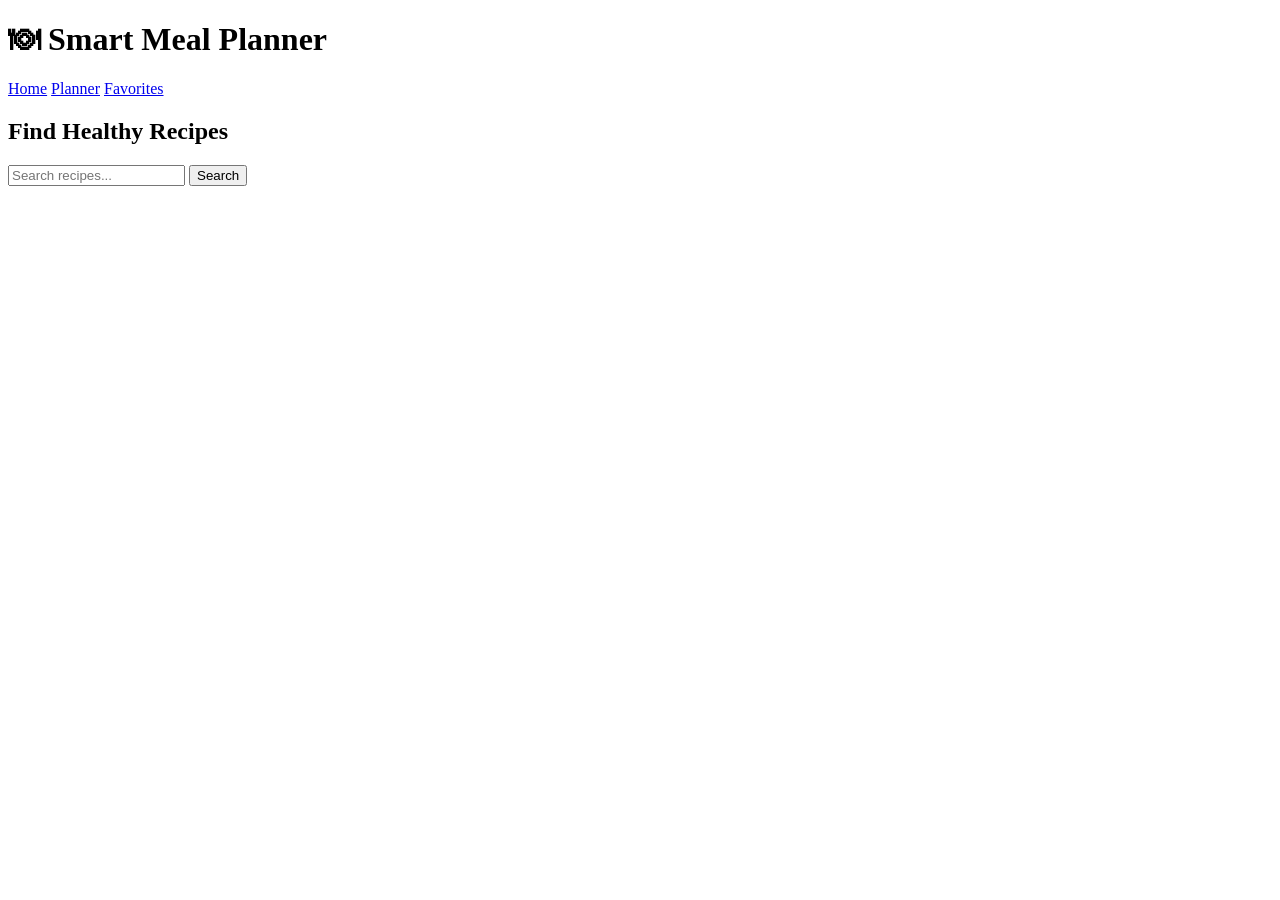
==== smart-meal-planner/index.html @ d4b33b1b "first commit" ====
<!DOCTYPE html>
<html lang="en">
<head>
    <meta charset="UTF-8">
    <meta name="viewport" content="width=device-width, initial-scale=1.0">
    <title>Smart Meal Planner</title>
     <link href="https://fonts.googleapis.com/css2?family=Poppins:wght@600&family=Roboto&display=swap" rel="stylesheet">
</head>
<body>

    <header>
    <h1>🍽 Smart Meal Planner</h1>

    <nav>
        <a href="index.html">Home</a>
        <a href="planner.html">Planner</a>
        <a href="favorites.html">Favorites</a>
    </nav>
</header>

<section class="hero">

    <h2>Find Healthy Recipes</h2>

    <div class="search-box">
        <input
            type="text"
            id="searchInput"
            placeholder="Search recipes..."
        >

        <button id="searchBtn">
            Search
        </button>
    </div>

</section>

<section id="recipeContainer" class="recipe-grid">

</section>

<script type="module" src="js/main.js"></script>

    
</body>
</html>
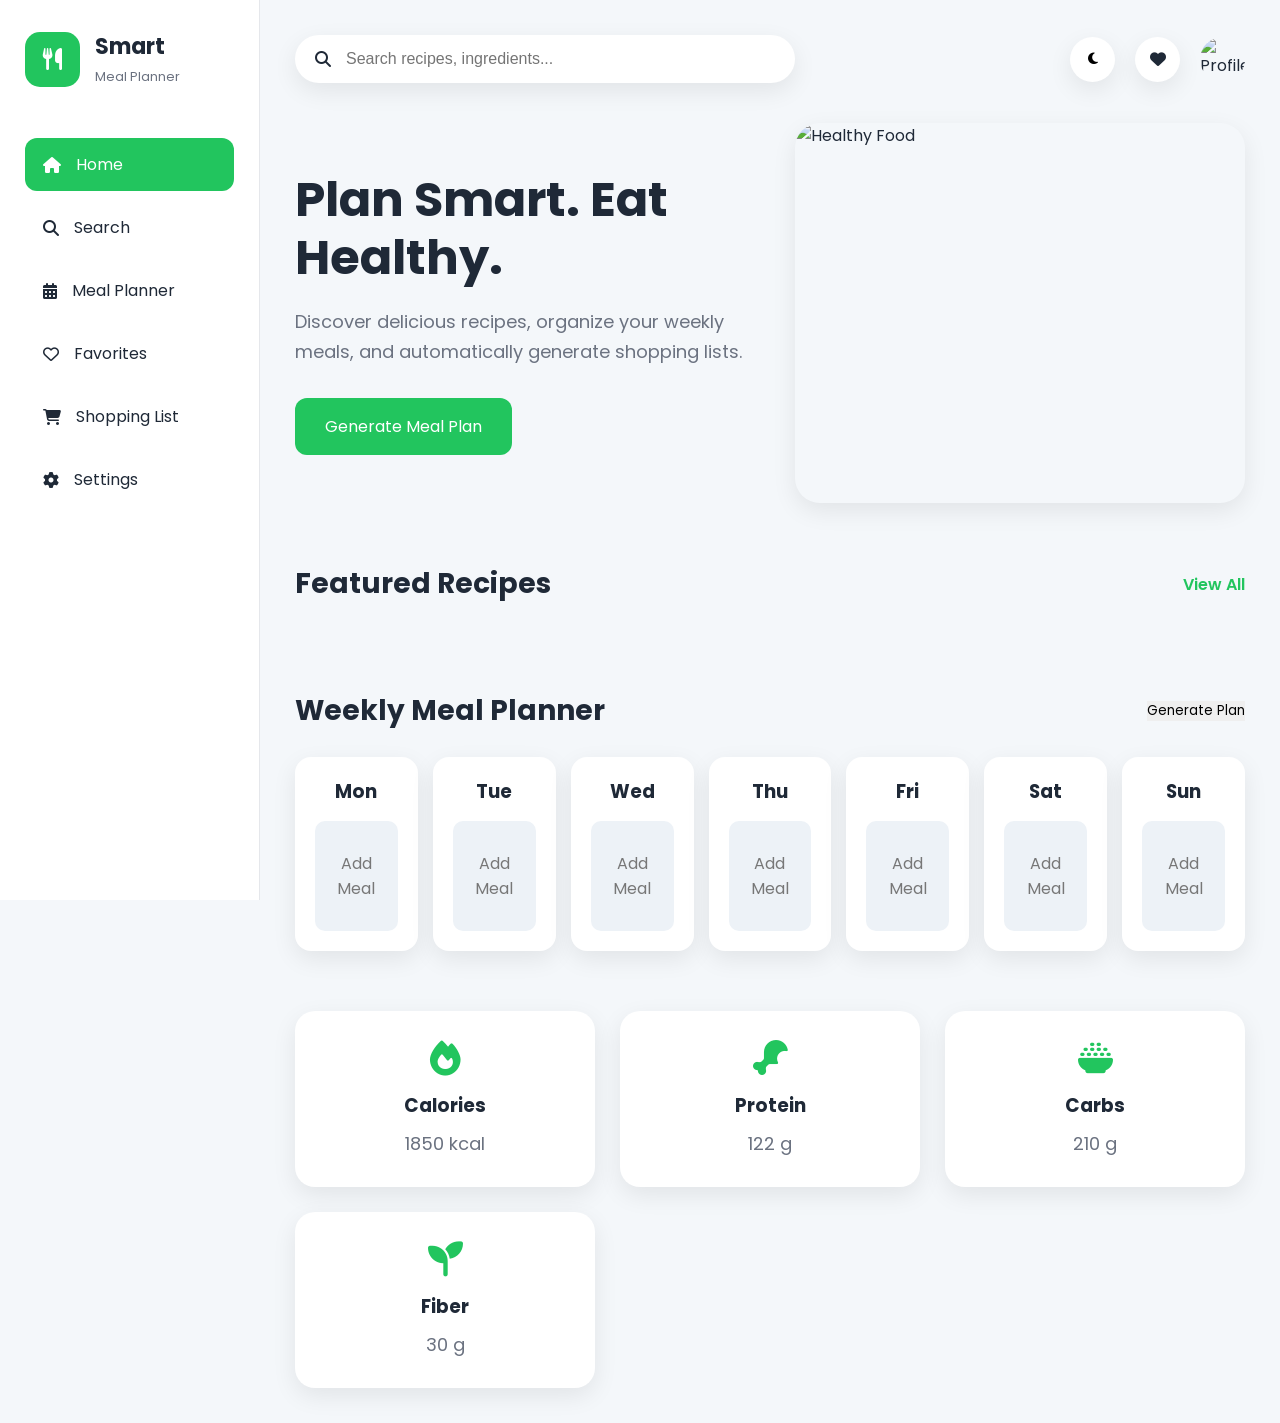
==== commit 5e8881a2: "Smart Meal project" ====
--- a/smart-meal-planner/index.html
+++ b/smart-meal-planner/index.html
@@ -5,40 +5,329 @@
     <meta name="viewport" content="width=device-width, initial-scale=1.0">
     <title>Smart Meal Planner</title>
      <link href="https://fonts.googleapis.com/css2?family=Poppins:wght@600&family=Roboto&display=swap" rel="stylesheet">
+
+       <link href="https://fonts.googleapis.com/css2?family=Poppins:wght@400;500;600;700&family=Roboto:wght@300;400;500&display=swap"
+        rel="stylesheet">
+
+    <!-- Font Awesome -->
+    <link rel="stylesheet"
+        href="https://cdnjs.cloudflare.com/ajax/libs/font-awesome/6.5.2/css/all.min.css">
+
+    <!-- CSS -->
+    <link rel="stylesheet" href="css/styles.css">
 </head>
 <body>
 
-    <header>
-    <h1>🍽 Smart Meal Planner</h1>
+<div class="container">
+
+    <aside class="sidebar">
+
+        <div class="logo">
+
+            <div class="logo-icon">
+                <i class="fa-solid fa-utensils"></i>
+            </div>
+
+            <div>
+                <h2>Smart</h2>
+                <span>Meal Planner</span>
+            </div>
+
+        </div>
 
     <nav>
-        <a href="index.html">Home</a>
-        <a href="planner.html">Planner</a>
-        <a href="favorites.html">Favorites</a>
+        <a href="index.html" class="active">
+            <i class="fa-solid fa-house"></i>
+            Home
+        </a>
+
+        <a href="#">
+                <i class="fa-solid fa-magnifying-glass"></i>
+                Search
+            </a>
+
+            <a href="planner.html">
+                <i class="fa-solid fa-calendar-days"></i>
+                Meal Planner
+            </a>
+
+            <a href="favorites.html">
+                <i class="fa-regular fa-heart"></i>
+                Favorites
+            </a>
+
+            <a href="shopping.html">
+                <i class="fa-solid fa-cart-shopping"></i>
+                Shopping List
+            </a>
+
+            <a href="#">
+                <i class="fa-solid fa-gear"></i>
+                Settings
+            </a>
+
     </nav>
-</header>
-
-<section class="hero">
-
-    <h2>Find Healthy Recipes</h2>
-
-    <div class="search-box">
-        <input
-            type="text"
-            id="searchInput"
-            placeholder="Search recipes..."
-        >
-
-        <button id="searchBtn">
-            Search
-        </button>
-    </div>
-
-</section>
-
-<section id="recipeContainer" class="recipe-grid">
-
-</section>
+
+</aside>
+
+<main class="main-content">
+
+        <!-- HEADER -->
+
+        <header class="topbar">
+
+            <div class="search-box">
+
+                <i class="fa-solid fa-search"></i>
+
+                <input
+                    type="text"
+                    id="searchInput"
+                    placeholder="Search recipes, ingredients...">
+
+            </div>
+
+            <div class="top-actions">
+
+                <button id="themeToggle">
+                    <i class="fa-solid fa-moon"></i>
+                </button>
+
+                <a href="favorites.html">
+
+                    <i class="fa-solid fa-heart"></i>
+
+                </a>
+
+                <div class="profile">
+                    <img
+                        src="https://i.pravatar.cc/60"
+                        alt="Profile">
+                </div>
+
+            </div>
+
+        </header>
+
+        <!-- HERO -->
+
+        <section class="hero">
+
+            <div>
+
+                <h1>
+                    Plan Smart.
+                    Eat Healthy.
+                </h1>
+
+                <p>
+
+                    Discover delicious recipes,
+                    organize your weekly meals,
+                    and automatically generate
+                    shopping lists.
+
+                </p>
+
+                <button id="generateBtn">
+                    Generate Meal Plan
+                </button>
+
+            </div>
+
+            <img
+                src="https://images.unsplash.com/photo-1546069901-ba9599a7e63c?w=900"
+                alt="Healthy Food">
+
+        </section>
+
+        <!-- FEATURED -->
+
+        <section>
+
+            <div class="section-title">
+
+                <h2>Featured Recipes</h2>
+
+                <a href="#">View All</a>
+
+            </div>
+
+            <div id="recipeGrid" class="recipe-grid">
+
+            </div>
+
+        </section>
+
+        <!-- WEEKLY -->
+
+        <section class="planner-preview">
+
+            <div class="section-title">
+
+                <h2>Weekly Meal Planner</h2>
+
+                <button>
+                    Generate Plan
+                </button>
+
+            </div>
+
+            <div class="week">
+
+                <div class="day">
+
+                    <h3>Mon</h3>
+
+                    <div class="meal-slot">
+                        Add Meal
+                    </div>
+
+                </div>
+
+                <div class="day">
+
+                    <h3>Tue</h3>
+
+                    <div class="meal-slot">
+                        Add Meal
+                    </div>
+
+                </div>
+
+                <div class="day">
+
+                    <h3>Wed</h3>
+
+                    <div class="meal-slot">
+                        Add Meal
+                    </div>
+
+                </div>
+
+                <div class="day">
+
+                    <h3>Thu</h3>
+
+                    <div class="meal-slot">
+                        Add Meal
+                    </div>
+
+                </div>
+
+                <div class="day">
+
+                    <h3>Fri</h3>
+
+                    <div class="meal-slot">
+                        Add Meal
+                    </div>
+
+                </div>
+
+                <div class="day">
+
+                    <h3>Sat</h3>
+
+                    <div class="meal-slot">
+                        Add Meal
+                    </div>
+
+                </div>
+
+                <div class="day">
+
+                    <h3>Sun</h3>
+
+                    <div class="meal-slot">
+                        Add Meal
+                    </div>
+
+                </div>
+
+            </div>
+
+        </section>
+
+        <!-- STATS -->
+
+        <section class="stats">
+
+            <div class="stat-card">
+
+                <i class="fa-solid fa-fire"></i>
+
+                <h3>Calories</h3>
+
+                <p>1850 kcal</p>
+
+            </div>
+
+            <div class="stat-card">
+
+                <i class="fa-solid fa-drumstick-bite"></i>
+
+                <h3>Protein</h3>
+
+                <p>122 g</p>
+
+            </div>
+
+            <div class="stat-card">
+
+                <i class="fa-solid fa-bowl-rice"></i>
+
+                <h3>Carbs</h3>
+
+                <p>210 g</p>
+
+            </div>
+
+            <div class="stat-card">
+
+                <i class="fa-solid fa-seedling"></i>
+
+                <h3>Fiber</h3>
+
+                <p>30 g</p>
+
+            </div>
+
+        </section>
+
+</main>
+
+</div>
+
+<template id="recipeTemplate">
+
+    <article class="recipe-card">
+
+        <img class="recipe-image">
+
+        <div class="recipe-content">
+
+            <h3 class="recipe-title"></h3>
+
+            <div class="recipe-meta">
+
+                <span class="recipe-calories"></span>
+
+                <span class="recipe-time"></span>
+
+            </div>
+
+            <button class="favorite-btn">
+
+                <i class="fa-regular fa-heart"></i>
+
+            </button>
+
+        </div>
+
+    </article>
+
+</template>
 
 <script type="module" src="js/main.js"></script>
 
--- a/smart-meal-planner/css/styles.css
+++ b/smart-meal-planner/css/styles.css
@@ -0,0 +1,1104 @@
+/* ===========================
+   SMART MEAL PLANNER
+   Global Styles
+=========================== */
+
+:root{
+
+    --primary:#22C55E;
+    --primary-dark:#16A34A;
+    --secondary:#F97316;
+
+    --bg:#F4F7FA;
+    --card:#ffffff;
+
+    --text:#1F2937;
+    --text-light:#6B7280;
+
+    --border:#E5E7EB;
+
+    --shadow:0 8px 25px rgba(0,0,0,.08);
+
+    --radius:18px;
+
+    --transition:.3s;
+}
+
+.dark{
+
+    --bg:#111827;
+    --card:#1F2937;
+    --text:#F9FAFB;
+    --text-light:#D1D5DB;
+    --border:#374151;
+}
+
+/* ========================= */
+
+*{
+    margin:0;
+    padding:0;
+    box-sizing:border-box;
+}
+
+body{
+
+    font-family:'Poppins',sans-serif;
+    background:var(--bg);
+    color:var(--text);
+
+}
+
+img{
+
+    width:100%;
+    display:block;
+
+}
+
+a{
+
+    text-decoration:none;
+    color:inherit;
+
+}
+
+button{
+
+    cursor:pointer;
+    border:none;
+    font-family:inherit;
+
+}
+
+.container{
+
+    display:flex;
+    min-height:100vh;
+
+}
+
+/* ===========================
+SIDEBAR
+=========================== */
+
+.sidebar{
+
+    width:260px;
+
+    background:var(--card);
+
+    border-right:1px solid var(--border);
+
+    padding:30px 25px;
+
+    position:fixed;
+
+    left:0;
+    top:0;
+    bottom:0;
+
+}
+
+.logo{
+
+    display:flex;
+
+    align-items:center;
+
+    gap:15px;
+
+    margin-bottom:50px;
+
+}
+
+.logo-icon{
+
+    width:55px;
+    height:55px;
+
+    border-radius:15px;
+
+    background:var(--primary);
+
+    display:flex;
+    justify-content:center;
+    align-items:center;
+
+    color:white;
+
+    font-size:22px;
+
+}
+
+.logo h2{
+
+    font-size:22px;
+
+}
+
+.logo span{
+
+    color:var(--text-light);
+
+    font-size:13px;
+
+}
+
+.sidebar nav{
+
+    display:flex;
+    flex-direction:column;
+    gap:10px;
+
+}
+
+.sidebar nav a{
+
+    display:flex;
+
+    align-items:center;
+
+    gap:15px;
+
+    padding:14px 18px;
+
+    border-radius:12px;
+
+    transition:var(--transition);
+
+}
+
+.sidebar nav a:hover{
+
+    background:var(--primary);
+    color:white;
+
+}
+
+.sidebar nav .active{
+
+    background:var(--primary);
+    color:white;
+
+}
+
+/* ===========================
+MAIN
+=========================== */
+
+.main-content{
+
+    flex:1;
+
+    margin-left:260px;
+
+    padding:35px;
+
+}
+
+/* ===========================
+TOPBAR
+=========================== */
+
+.topbar{
+
+    display:flex;
+
+    justify-content:space-between;
+
+    align-items:center;
+
+    margin-bottom:40px;
+
+}
+
+.search-box{
+
+    background:var(--card);
+
+    width:500px;
+
+    display:flex;
+
+    align-items:center;
+
+    gap:15px;
+
+    padding:15px 20px;
+
+    border-radius:50px;
+
+    box-shadow:var(--shadow);
+
+}
+
+.search-box input{
+
+    width:100%;
+
+    border:none;
+
+    outline:none;
+
+    background:transparent;
+
+    font-size:16px;
+
+    color:var(--text);
+
+}
+
+.top-actions{
+
+    display:flex;
+
+    align-items:center;
+
+    gap:20px;
+
+}
+
+.top-actions button,
+.top-actions a{
+
+    width:45px;
+    height:45px;
+
+    border-radius:50%;
+
+    background:var(--card);
+
+    display:flex;
+
+    justify-content:center;
+    align-items:center;
+
+    box-shadow:var(--shadow);
+
+}
+
+.profile img{
+
+    width:45px;
+    height:45px;
+
+    border-radius:50%;
+
+}
+
+/* ===========================
+HERO
+=========================== */
+
+.hero{
+
+    display:grid;
+
+    grid-template-columns:1fr 450px;
+
+    gap:40px;
+
+    align-items:center;
+
+    margin-bottom:60px;
+
+}
+
+.hero h1{
+
+    font-size:48px;
+
+    margin-bottom:20px;
+
+    line-height:1.2;
+
+}
+
+.hero p{
+
+    color:var(--text-light);
+
+    font-size:18px;
+
+    line-height:1.7;
+
+    margin-bottom:30px;
+
+}
+
+.hero button{
+
+    background:var(--primary);
+
+    color:white;
+
+    padding:16px 30px;
+
+    border-radius:12px;
+
+    font-size:16px;
+
+    transition:.3s;
+
+}
+
+.hero button:hover{
+
+    background:var(--primary-dark);
+
+}
+
+.hero img{
+
+    border-radius:25px;
+
+    height:380px;
+
+    object-fit:cover;
+
+    box-shadow:var(--shadow);
+
+}
+
+/* ===========================
+SECTION TITLE
+=========================== */
+
+.section-title{
+
+    display:flex;
+
+    justify-content:space-between;
+
+    align-items:center;
+
+    margin-bottom:25px;
+
+}
+
+.section-title h2{
+
+    font-size:28px;
+
+}
+
+.section-title a{
+
+    color:var(--primary);
+
+    font-weight:600;
+
+}
+
+/* ===========================
+RECIPE GRID
+=========================== */
+
+.recipe-grid{
+
+    display:grid;
+
+    grid-template-columns:repeat(auto-fit,minmax(250px,1fr));
+
+    gap:25px;
+
+    margin-bottom:60px;
+
+}
+
+.recipe-card{
+
+    background:var(--card);
+
+    border-radius:20px;
+
+    overflow:hidden;
+
+    box-shadow:var(--shadow);
+
+    transition:.3s;
+
+}
+
+.recipe-card:hover{
+
+    transform:translateY(-8px);
+
+}
+
+.recipe-image{
+
+    width:100%;
+
+    height:220px;
+
+    object-fit:cover;
+
+}
+
+.recipe-content{
+
+    padding:20px;
+
+}
+
+.recipe-title{
+
+    margin-bottom:15px;
+
+}
+
+.recipe-meta{
+
+    display:flex;
+
+    justify-content:space-between;
+
+    color:var(--text-light);
+
+    margin-bottom:15px;
+
+}
+
+.favorite-btn{
+
+    width:45px;
+
+    height:45px;
+
+    border-radius:50%;
+
+    background:var(--primary);
+
+    color:white;
+
+}
+
+/* ===========================
+WEEKLY PLANNER
+=========================== */
+
+.planner-preview{
+
+    margin-bottom:60px;
+
+}
+
+.week{
+
+    display:grid;
+
+    grid-template-columns:repeat(7,1fr);
+
+    gap:15px;
+
+}
+
+.day{
+
+    background:var(--card);
+
+    border-radius:16px;
+
+    padding:20px;
+
+    text-align:center;
+
+    box-shadow:var(--shadow);
+
+}
+
+.day h3{
+
+    margin-bottom:15px;
+
+}
+
+.meal-slot{
+
+    background:#EDF2F7;
+
+    border-radius:10px;
+
+    padding:30px 10px;
+
+    color:#777;
+
+}
+
+.dark .meal-slot{
+
+    background:#374151;
+
+}
+
+/* ===========================
+STATISTICS
+=========================== */
+
+.stats{
+
+    display:grid;
+
+    grid-template-columns:repeat(auto-fit,minmax(220px,1fr));
+
+    gap:25px;
+
+}
+
+.stat-card{
+
+    background:var(--card);
+
+    padding:30px;
+
+    border-radius:20px;
+
+    box-shadow:var(--shadow);
+
+    text-align:center;
+
+}
+
+.stat-card i{
+
+    font-size:35px;
+
+    color:var(--primary);
+
+    margin-bottom:15px;
+
+}
+
+.stat-card h3{
+
+    margin-bottom:10px;
+
+}
+
+.stat-card p{
+
+    color:var(--text-light);
+
+    font-size:18px;
+
+}
+
+/* ===========================
+BUTTONS
+=========================== */
+
+button{
+
+    transition:.3s;
+
+}
+
+button:hover{
+
+    transform:scale(1.05);
+
+}
+
+/* ===========================
+SCROLLBAR
+=========================== */
+
+::-webkit-scrollbar{
+
+    width:10px;
+
+}
+
+::-webkit-scrollbar-thumb{
+
+    background:var(--primary);
+
+    border-radius:10px;
+
+}
+
+::-webkit-scrollbar-track{
+
+    background:#ddd;
+
+}
+
+/* ===========================
+TABLET
+=========================== */
+
+@media(max-width:992px){
+
+.sidebar{
+
+    width:90px;
+
+}
+
+.sidebar .logo h2,
+.sidebar .logo span,
+.sidebar nav a{
+
+    font-size:0;
+
+}
+
+.sidebar nav a i{
+
+    font-size:20px;
+
+}
+
+.main-content{
+
+    margin-left:90px;
+
+}
+
+.hero{
+
+    grid-template-columns:1fr;
+
+}
+
+.search-box{
+
+    width:100%;
+
+}
+
+.week{
+
+    grid-template-columns:repeat(2,1fr);
+
+}
+
+}
+
+/* ===========================
+PHONE
+=========================== */
+
+@media(max-width:768px){
+
+.topbar{
+
+    flex-direction:column;
+
+    gap:20px;
+
+}
+
+.hero h1{
+
+    font-size:34px;
+
+}
+
+.main-content{
+
+    padding:20px;
+
+}
+
+.week{
+
+    grid-template-columns:1fr;
+
+}
+
+.recipe-grid{
+
+    grid-template-columns:1fr;
+
+}
+
+.stats{
+
+    grid-template-columns:1fr;
+
+}
+
+}
+
+/* =======================================
+Recipe Details Page
+======================================= */
+
+.recipe-hero{
+
+display:grid;
+
+grid-template-columns:420px 1fr;
+
+gap:40px;
+
+margin-bottom:50px;
+
+align-items:start;
+
+}
+
+.recipe-hero img{
+
+width:100%;
+
+border-radius:20px;
+
+box-shadow:var(--shadow);
+
+}
+
+.recipe-info h1{
+
+font-size:40px;
+
+margin-bottom:20px;
+
+}
+
+.recipe-stats{
+
+display:flex;
+
+gap:25px;
+
+margin-bottom:25px;
+
+flex-wrap:wrap;
+
+color:var(--text-light);
+
+}
+
+.summary{
+
+line-height:1.8;
+
+margin-bottom:30px;
+
+}
+
+.recipe-buttons{
+
+display:flex;
+
+gap:15px;
+
+margin-top:20px;
+
+}
+
+.primary-btn{
+
+background:var(--primary);
+
+color:white;
+
+padding:15px 25px;
+
+border-radius:12px;
+
+}
+
+.secondary-btn{
+
+background:var(--secondary);
+
+color:white;
+
+padding:15px 25px;
+
+border-radius:12px;
+
+}
+
+.recipe-section{
+
+background:var(--card);
+
+padding:30px;
+
+margin-bottom:35px;
+
+border-radius:20px;
+
+box-shadow:var(--shadow);
+
+}
+
+.ingredients-list{
+
+margin-top:20px;
+
+padding-left:25px;
+
+line-height:2;
+
+}
+
+.instruction-step{
+
+background:#f7f7f7;
+
+padding:20px;
+
+border-radius:15px;
+
+margin-bottom:20px;
+
+}
+
+.dark .instruction-step{
+
+background:#2b3648;
+
+}
+
+.nutrition-grid{
+
+display:grid;
+
+grid-template-columns:repeat(auto-fit,minmax(180px,1fr));
+
+gap:20px;
+
+margin-top:25px;
+
+}
+
+.nutrition-card{
+
+background:var(--bg);
+
+padding:25px;
+
+border-radius:15px;
+
+text-align:center;
+
+}
+
+.nutrition-card h4{
+
+margin-bottom:10px;
+
+}
+
+.error-page{
+
+display:flex;
+
+flex-direction:column;
+
+justify-content:center;
+
+align-items:center;
+
+height:100vh;
+
+}
+
+@media(max-width:900px){
+
+.recipe-hero{
+
+grid-template-columns:1fr;
+
+}
+
+.recipe-info h1{
+
+font-size:30px;
+
+}
+
+}
+
+/* ============================
+FAVORITES
+============================ */
+
+.favorite-search{
+
+padding:14px 20px;
+
+border:none;
+
+border-radius:30px;
+
+width:300px;
+
+box-shadow:var(--shadow);
+
+font-size:15px;
+
+}
+
+.favorite-actions{
+
+display:flex;
+
+justify-content:space-between;
+
+margin-top:20px;
+
+}
+
+.view-btn{
+
+background:var(--primary);
+
+color:white;
+
+padding:10px 18px;
+
+border-radius:8px;
+
+}
+
+.remove-btn{
+
+background:#ef4444;
+
+color:white;
+
+padding:10px 18px;
+
+border-radius:8px;
+
+}
+
+/* ===========================
+MEAL PLANNER
+=========================== */
+
+.planner-grid{
+
+display:grid;
+
+grid-template-columns:repeat(auto-fit,minmax(250px,1fr));
+
+gap:25px;
+
+margin-top:30px;
+
+}
+
+.planner-card{
+
+background:var(--card);
+
+padding:25px;
+
+border-radius:18px;
+
+box-shadow:var(--shadow);
+
+}
+
+.planner-card h3{
+
+margin-bottom:15px;
+
+}
+
+.meal-input{
+
+width:100%;
+
+padding:14px;
+
+border:1px solid var(--border);
+
+border-radius:10px;
+
+margin-bottom:15px;
+
+font-size:15px;
+
+}
+
+.save-meal{
+
+width:100%;
+
+background:var(--primary);
+
+color:white;
+
+padding:12px;
+
+border-radius:10px;
+
+font-size:15px;
+
+}
+
+/* ===========================
+SHOPPING LIST
+=========================== */
+
+.shopping-list{
+
+list-style:none;
+
+margin-top:30px;
+
+display:flex;
+
+flex-direction:column;
+
+gap:15px;
+
+}
+
+.shopping-item{
+
+background:var(--card);
+
+padding:18px 22px;
+
+display:flex;
+
+justify-content:space-between;
+
+align-items:center;
+
+border-radius:12px;
+
+box-shadow:var(--shadow);
+
+}
+
+.shopping-item label{
+
+display:flex;
+
+align-items:center;
+
+gap:15px;
+
+cursor:pointer;
+
+font-size:16px;
+
+}
+
+.shopping-item input{
+
+width:20px;
+
+height:20px;
+
+}
+
+.shopping-item.checked{
+
+opacity:.5;
+
+text-decoration:line-through;
+
+}
